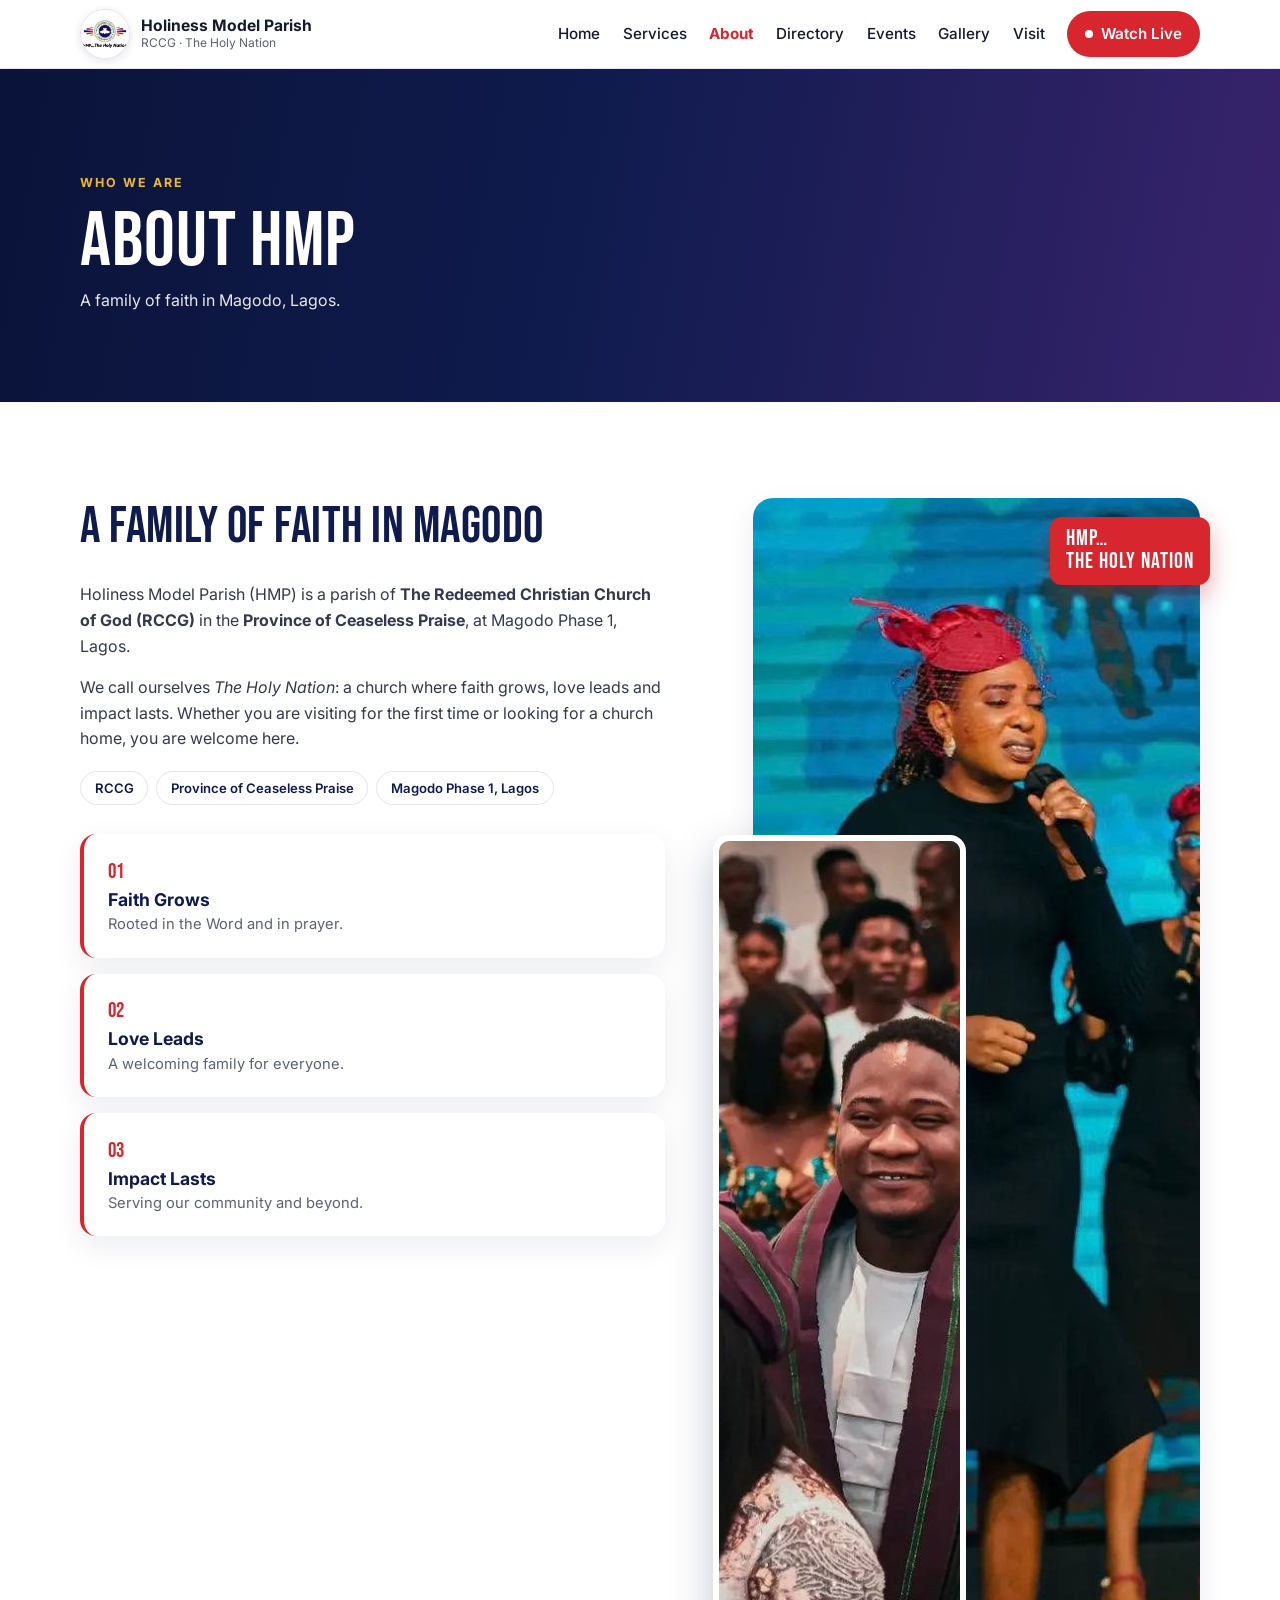
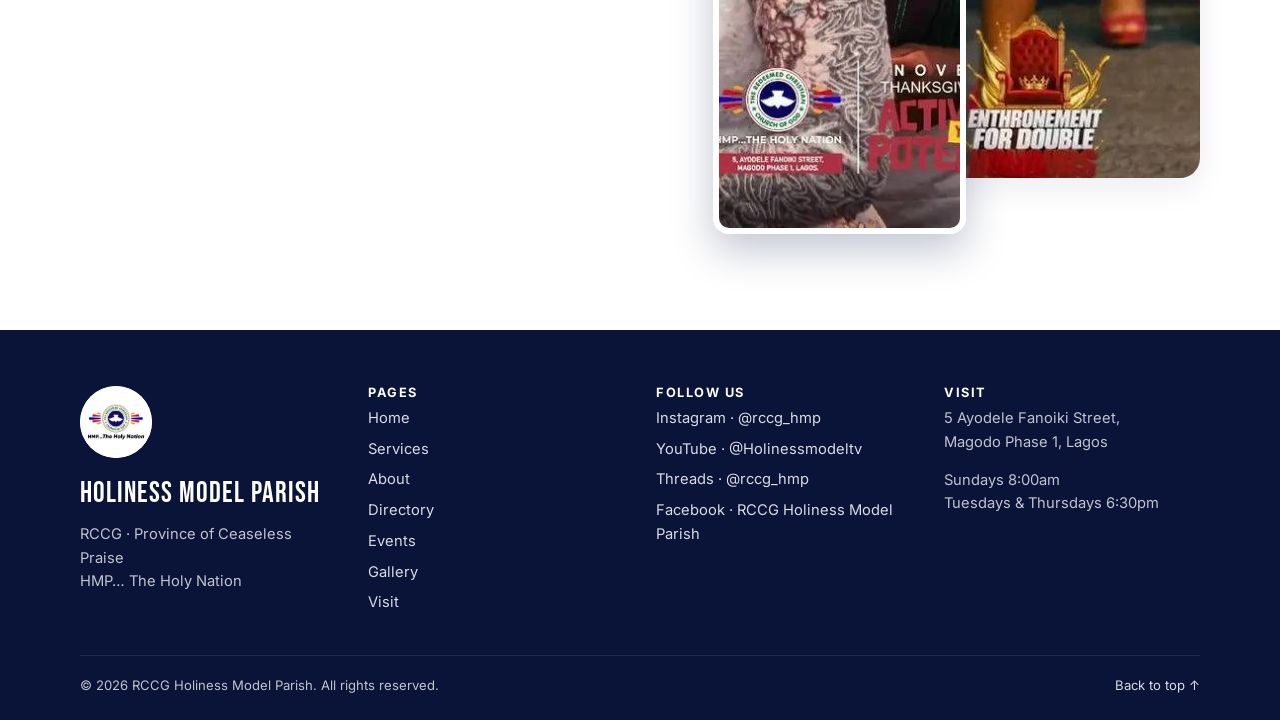
==== about.html @ 5a707adf "RCCG Holiness Model Parish website Multi-page static site: home, services, about, information direct" ====
<!doctype html>
<html lang="en">
<head>
  <meta charset="utf-8" />
  <meta name="viewport" content="width=device-width, initial-scale=1" />
  <title>About Us | RCCG Holiness Model Parish</title>
  <meta name="description" content="Holiness Model Parish (HMP) is a parish of The Redeemed Christian Church of God, Province of Ceaseless Praise, in Magodo Phase 1, Lagos." />
  <meta property="og:title" content="About Us | RCCG Holiness Model Parish" />
  <meta property="og:description" content="Holiness Model Parish (HMP) is a parish of The Redeemed Christian Church of God, Province of Ceaseless Praise, in Magodo Phase 1, Lagos." />
  <meta property="og:image" content="assets/logo.png" />
  <meta property="og:type" content="website" />
  <meta name="theme-color" content="#0f1b4d" />
  <link rel="icon" type="image/png" href="assets/logo.png" />
  <link rel="apple-touch-icon" href="assets/logo.png" />
  <link rel="preconnect" href="https://fonts.googleapis.com" />
  <link rel="preconnect" href="https://fonts.gstatic.com" crossorigin />
  <link href="https://fonts.googleapis.com/css2?family=Bebas+Neue&amp;family=Inter:wght@400;500;600;700&amp;display=swap" rel="stylesheet" />
  <link rel="stylesheet" href="css/styles.css" />
</head>
<body>

  <!-- ===== Header (same on every page) ===== -->
  <header class="site-header" id="top">
    <div class="container nav-wrap">
      <a href="index.html" class="brand" aria-label="Holiness Model Parish home">
        <span class="brand-logo"><img src="assets/logo.png" alt="RCCG Holiness Model Parish logo" /></span>
        <span class="brand-text">
          <strong>Holiness Model Parish</strong>
          <small>RCCG · The Holy Nation</small>
        </span>
      </a>
      <button class="nav-toggle" aria-label="Open menu" aria-expanded="false" aria-controls="nav">
        <span></span><span></span><span></span>
      </button>
      <nav class="nav" id="nav">
        <a href="index.html">Home</a>
        <a href="services.html">Services</a>
        <a href="about.html" class="active" aria-current="page">About</a>
        <a href="directory.html">Directory</a>
        <a href="events.html">Events</a>
        <a href="gallery.html">Gallery</a>
        <a href="visit.html">Visit</a>
        <a href="https://www.youtube.com/@Holinessmodeltv/live" target="_blank" rel="noopener" class="btn btn-live"><span class="dot"></span>Watch Live</a>
      </nav>
    </div>
  </header>

  <main>
    <section class="page-hero has-photo" style="--photo: url('assets/photos/prayer.jpg')">
      <div class="hero-bg" aria-hidden="true"></div>
      <div class="container page-hero-inner">
        <p class="eyebrow">Who we are</p>
        <h1>About HMP</h1>
        <p>A family of faith in Magodo, Lagos.</p>
      </div>
    </section>

    <section class="section">
      <div class="container about-grid">
        <div>
          <h2>A family of faith in Magodo</h2>
          <p>Holiness Model Parish (HMP) is a parish of <strong>The Redeemed Christian Church of God (RCCG)</strong> in the <strong>Province of Ceaseless Praise</strong>, at Magodo Phase 1, Lagos.</p>
          <p>We call ourselves <em>The Holy Nation</em>: a church where faith grows, love leads and impact lasts. Whether you are visiting for the first time or looking for a church home, you are welcome here.</p>
          <div class="pill-row">
            <span class="pill">RCCG</span>
            <span class="pill">Province of Ceaseless Praise</span>
            <span class="pill">Magodo Phase 1, Lagos</span>
          </div>
          <div class="values">
            <div class="value"><span>01</span><h3>Faith Grows</h3><p>Rooted in the Word and in prayer.</p></div>
            <div class="value"><span>02</span><h3>Love Leads</h3><p>A welcoming family for everyone.</p></div>
            <div class="value"><span>03</span><h3>Impact Lasts</h3><p>Serving our community and beyond.</p></div>
          </div>
        </div>
        <div class="about-photos">
          <img class="ap-main" src="assets/photos/praise-worship.jpg" alt="Praise and worship at Holiness Model Parish" width="1235" height="1280" loading="lazy" />
          <img class="ap-small" src="assets/photos/congregation.jpg" alt="Members of the Holy Nation family" width="1178" height="999" loading="lazy" />
          <span class="ap-badge">HMP…<br />The Holy Nation</span>
        </div>
      </div>
    </section>
  </main>

  <!-- ===== Footer (same on every page) ===== -->
  <footer class="site-footer">
    <div class="container footer-grid">
      <div>
        <img class="footer-logo" src="assets/logo.png" alt="" />
        <strong class="footer-brand">Holiness Model Parish</strong>
        <p>RCCG · Province of Ceaseless Praise<br />HMP… The Holy Nation</p>
      </div>
      <div>
        <h4>Pages</h4>
        <ul class="socials">
          <li><a href="index.html">Home</a></li><li><a href="services.html">Services</a></li><li><a href="about.html">About</a></li><li><a href="directory.html">Directory</a></li><li><a href="events.html">Events</a></li><li><a href="gallery.html">Gallery</a></li><li><a href="visit.html">Visit</a></li>
        </ul>
      </div>
      <div>
        <h4>Follow us</h4>
        <ul class="socials">
          <li><a href="https://www.instagram.com/rccg_hmp" target="_blank" rel="noopener">Instagram · @rccg_hmp</a></li>
          <li><a href="https://www.youtube.com/@Holinessmodeltv" target="_blank" rel="noopener">YouTube · @Holinessmodeltv</a></li>
          <li><a href="https://www.threads.net/@rccg_hmp" target="_blank" rel="noopener">Threads · @rccg_hmp</a></li>
          <li><a href="https://www.facebook.com/search/top?q=RCCG%20Holiness%20Model%20Parish" target="_blank" rel="noopener">Facebook · RCCG Holiness Model Parish</a></li>
        </ul>
      </div>
      <div>
        <h4>Visit</h4>
        <p>5 Ayodele Fanoiki Street,<br />Magodo Phase 1, Lagos</p>
        <p>Sundays 8:00am<br />Tuesdays &amp; Thursdays 6:30pm</p>
      </div>
    </div>
    <div class="container footer-bottom">
      <span>© <span id="year">2026</span> RCCG Holiness Model Parish. All rights reserved.</span>
      <a href="#top">Back to top ↑</a>
    </div>
  </footer>

  <script src="js/main.js"></script>
</body>
</html>
---- css/styles.css ----
/* ===== Tokens ===== */
:root {
  --navy: #0f1b4d;
  --navy-2: #172a6e;
  --red: #d7262e;
  --purple: #5b2a86;
  --gold: #f2b632;
  --ink: #141a2e;
  --muted: #5b6275;
  --bg: #ffffff;
  --bg-alt: #f4f5fa;
  --line: #e3e6ef;
  --radius: 16px;
  --shadow: 0 10px 30px rgba(15, 27, 77, 0.08);
  --display: "Bebas Neue", "Oswald", Impact, sans-serif;
  --body: "Inter", system-ui, -apple-system, "Segoe UI", sans-serif;
}

* { box-sizing: border-box; }
html { scroll-behavior: smooth; scroll-padding-top: 80px; }
body {
  margin: 0;
  font-family: var(--body);
  color: var(--ink);
  background: var(--bg);
  line-height: 1.6;
  -webkit-font-smoothing: antialiased;
}
img { max-width: 100%; display: block; }
a { color: var(--navy-2); }
h1, h2, h3, h4 { line-height: 1.15; margin: 0 0 .5em; }
h2 { font-family: var(--display); font-weight: 400; font-size: clamp(2.2rem, 5vw, 3.2rem); letter-spacing: .5px; color: var(--navy); }
h3 { font-size: 1.1rem; }
p { margin: 0 0 1em; }

.container { width: min(1120px, 100% - 32px); margin-inline: auto; }

/* ===== Buttons ===== */
.btn {
  display: inline-flex; align-items: center; gap: .5rem;
  padding: .8rem 1.4rem; border-radius: 999px;
  font-weight: 600; font-size: .95rem; text-decoration: none;
  border: 2px solid transparent; transition: transform .15s, background .2s, color .2s;
}
.btn:hover { transform: translateY(-1px); }
.btn-primary { background: var(--red); color: #fff; }
.btn-primary:hover { background: #b81e25; }
.btn-ghost { border-color: rgba(255,255,255,.7); color: #fff; }
.btn-ghost:hover { background: #fff; color: var(--navy); }
.btn-live { background: var(--red); color: #fff !important; padding: .55rem 1rem; }
.dot { width: 8px; height: 8px; border-radius: 50%; background: #fff; animation: pulse 1.4s infinite; }
@keyframes pulse { 50% { opacity: .3; } }

/* ===== Header ===== */
.site-header {
  position: sticky; top: 0; z-index: 50;
  background: rgba(255,255,255,.95); backdrop-filter: blur(8px);
  border-bottom: 1px solid var(--line);
}
.nav-wrap { display: flex; align-items: center; justify-content: space-between; height: 68px; }
.brand { display: flex; align-items: center; gap: .7rem; text-decoration: none; color: var(--ink); }
.brand-logo {
  width: 50px; height: 50px; border-radius: 50%; flex-shrink: 0;
  background: #fff; border: 1px solid var(--line); overflow: hidden;
  box-shadow: 0 2px 8px rgba(15, 27, 77, 0.12);
}
.brand-logo img { width: 100%; height: 100%; object-fit: cover; transform: scale(1.18); }
.brand-text { display: flex; flex-direction: column; line-height: 1.2; }
.brand-text strong { font-size: .98rem; }
.brand-text small { color: var(--muted); font-size: .75rem; }

.nav { display: flex; align-items: center; gap: 1.4rem; }
.nav a:not(.btn) { text-decoration: none; color: var(--ink); font-weight: 500; font-size: .95rem; }
.nav a:not(.btn):hover, .nav a.active { color: var(--red); }
.nav a.active { font-weight: 700; }

.nav-toggle { display: none; background: none; border: 0; padding: 8px; cursor: pointer; }
.nav-toggle span { display: block; width: 24px; height: 2px; background: var(--ink); margin: 5px 0; transition: .2s; }

@media (max-width: 1100px) {
  .nav-toggle { display: block; }
  .nav {
    position: absolute; top: 68px; left: 0; right: 0;
    flex-direction: column; align-items: stretch; gap: 0;
    background: #fff; border-bottom: 1px solid var(--line);
    padding: .5rem 16px 1rem; display: none;
  }
  .nav.open { display: flex; }
  .nav a:not(.btn) { padding: .8rem 0; border-bottom: 1px solid var(--line); }
  .nav .btn-live { margin-top: .8rem; justify-content: center; }
  .nav-toggle[aria-expanded="true"] span:nth-child(1) { transform: translateY(7px) rotate(45deg); }
  .nav-toggle[aria-expanded="true"] span:nth-child(2) { opacity: 0; }
  .nav-toggle[aria-expanded="true"] span:nth-child(3) { transform: translateY(-7px) rotate(-45deg); }
}

/* ===== Hero ===== */
.hero { position: relative; color: #fff; overflow: hidden; background: var(--navy); }
.hero-bg {
  position: absolute; inset: 0;
  background:
    radial-gradient(60% 80% at 15% 20%, rgba(215,38,46,.55), transparent 60%),
    radial-gradient(50% 70% at 85% 30%, rgba(242,182,50,.35), transparent 60%),
    radial-gradient(70% 90% at 70% 100%, rgba(91,42,134,.75), transparent 60%),
    linear-gradient(135deg, #0f1b4d, #0a1338);
}
.hero-bg::after {
  content: ""; position: absolute; inset: 0;
  background-image: linear-gradient(rgba(255,255,255,.04) 1px, transparent 1px), linear-gradient(90deg, rgba(255,255,255,.04) 1px, transparent 1px);
  background-size: 40px 40px;
}
.hero-inner {
  position: relative; padding: clamp(4rem, 12vw, 8rem) 0 clamp(3rem, 8vw, 5rem);
  display: grid; grid-template-columns: 1.4fr 1fr; gap: 2.5rem; align-items: center;
}
.hero-logo {
  justify-self: center; width: min(340px, 100%); aspect-ratio: 1; border-radius: 50%;
  background: #fff; overflow: hidden; box-shadow: 0 20px 60px rgba(0, 0, 0, 0.35);
  border: 6px solid rgba(255, 255, 255, 0.25);
}
.hero-logo img { width: 100%; height: 100%; object-fit: cover; }
@media (max-width: 860px) {
  .hero-inner { grid-template-columns: 1fr; }
  .hero-logo { order: -1; justify-self: start; width: 120px; border-width: 4px; }
}

/* Inner-page banner */
.page-hero { position: relative; color: #fff; overflow: hidden; background: var(--navy); }
.page-hero-inner { position: relative; padding: clamp(3rem, 8vw, 5rem) 0 clamp(2.5rem, 6vw, 4rem); }
.page-hero h1 { font-family: var(--display); font-weight: 400; font-size: clamp(2.8rem, 8vw, 4.8rem); line-height: .95; letter-spacing: 1px; margin-bottom: .6rem; }
.page-hero p:last-child { max-width: 52ch; opacity: .9; margin: 0; }
.page-hero a { color: #fff; }

/* Home quick links */
.quick-grid { display: grid; gap: 1rem; grid-template-columns: repeat(auto-fit, minmax(250px, 1fr)); }
.quick-card {
  display: flex; flex-direction: column; gap: .35rem; text-decoration: none; color: var(--ink);
  background: #fff; border: 1px solid var(--line); border-radius: var(--radius); padding: 1.5rem;
  box-shadow: var(--shadow); transition: transform .15s, border-color .15s;
}
.quick-card:hover { transform: translateY(-3px); border-color: var(--red); }
.q-label { font-size: .72rem; font-weight: 700; text-transform: uppercase; letter-spacing: 1.5px; color: var(--red); }
.quick-card h3 { color: var(--navy); margin: 0; }
.quick-card p { color: var(--muted); font-size: .92rem; margin: 0; }
.q-more { margin-top: auto; padding-top: .6rem; font-weight: 600; font-size: .9rem; color: var(--navy-2); }
.eyebrow { text-transform: uppercase; letter-spacing: 2px; font-size: .78rem; font-weight: 700; color: var(--gold); margin-bottom: .8rem; }
.eyebrow.dark { color: var(--red); }
.hero h1 {
  font-family: var(--display); font-weight: 400;
  font-size: clamp(3.4rem, 13vw, 7.5rem); line-height: .92; letter-spacing: 1px; margin-bottom: 1rem;
}
.hero-tag { font-size: clamp(1.05rem, 2.5vw, 1.35rem); max-width: 34ch; opacity: .92; font-style: italic; }
.hero-actions { display: flex; flex-wrap: wrap; gap: .8rem; margin: 1.8rem 0 2.4rem; }

.next-service {
  display: inline-flex; flex-wrap: wrap; align-items: center; gap: .4rem 1rem;
  background: rgba(255,255,255,.1); border: 1px solid rgba(255,255,255,.2);
  padding: .8rem 1.2rem; border-radius: 12px; backdrop-filter: blur(6px);
}
.ns-label { font-size: .72rem; text-transform: uppercase; letter-spacing: 1.5px; color: var(--gold); font-weight: 700; }
.ns-name { font-weight: 600; }
.ns-time { opacity: .85; font-variant-numeric: tabular-nums; }

/* ===== Sections ===== */
.section { padding: clamp(3.5rem, 8vw, 6rem) 0; }
.section.alt { background: var(--bg-alt); }
.section-head { max-width: 640px; margin-bottom: 2.4rem; }
.section-head p { color: var(--muted); }
.note { color: var(--muted); font-size: .9rem; margin-top: 1.5rem; }

/* Services */
.service-grid { display: grid; gap: 1.2rem; grid-template-columns: repeat(auto-fit, minmax(240px, 1fr)); }
.service-card {
  background: #fff; border: 1px solid var(--line); border-radius: var(--radius);
  padding: 1.8rem; box-shadow: var(--shadow);
}
.service-card .day { display: block; text-transform: uppercase; letter-spacing: 2px; font-size: .78rem; font-weight: 700; color: var(--red); }
.service-card .time { display: block; font-family: var(--display); font-size: 3.4rem; line-height: 1; color: var(--navy); margin: .3rem 0 .8rem; }
.service-card .time small { font-size: 1.4rem; margin-left: 4px; }
.service-card p { color: var(--muted); margin: 0; font-size: .95rem; }
.service-card.featured { background: var(--navy); color: #fff; border-color: var(--navy); }
.service-card.featured .day { color: var(--gold); }
.service-card.featured .time { color: #fff; }
.service-card.featured p { color: rgba(255,255,255,.8); }

/* About */
.about-grid { display: grid; gap: 3rem; grid-template-columns: 1.2fr 1fr; align-items: center; }
.about-grid > div > p { color: #333a4d; }
.pill-row { display: flex; flex-wrap: wrap; gap: .5rem; margin-top: 1.2rem; }
.pill { background: #fff; border: 1px solid var(--line); padding: .35rem .85rem; border-radius: 999px; font-size: .82rem; font-weight: 600; color: var(--navy); }
.values { display: grid; gap: 1rem; }
.value { background: #fff; border-radius: var(--radius); padding: 1.3rem 1.5rem; border-left: 4px solid var(--red); box-shadow: var(--shadow); }
.value span { font-family: var(--display); color: var(--red); font-size: 1.3rem; }
.value h3 { margin: .1rem 0 .2rem; color: var(--navy); }
.value p { margin: 0; color: var(--muted); font-size: .92rem; }
@media (max-width: 860px) { .about-grid { grid-template-columns: 1fr; } }

/* Directory */
.dir-controls { display: flex; flex-wrap: wrap; gap: 1rem; align-items: center; margin-bottom: 1.8rem; }
#dirSearch {
  flex: 1 1 280px; padding: .85rem 1.1rem; font: inherit;
  border: 1.5px solid var(--line); border-radius: 12px; background: #fff;
}
#dirSearch:focus { outline: none; border-color: var(--navy-2); box-shadow: 0 0 0 3px rgba(23,42,110,.12); }
.dir-filters { display: flex; flex-wrap: wrap; gap: .5rem; }
.chip {
  font: inherit; font-size: .88rem; font-weight: 600; cursor: pointer;
  padding: .55rem 1rem; border-radius: 999px; border: 1.5px solid var(--line);
  background: #fff; color: var(--ink);
}
.chip.active { background: var(--navy); border-color: var(--navy); color: #fff; }
.dir-grid { display: grid; gap: 1rem; grid-template-columns: repeat(auto-fill, minmax(260px, 1fr)); }
.dir-card {
  background: #fff; border: 1px solid var(--line); border-radius: var(--radius);
  padding: 1.4rem; display: flex; flex-direction: column; gap: .4rem;
}
.dir-card .tag { align-self: flex-start; font-size: .7rem; font-weight: 700; text-transform: uppercase; letter-spacing: 1px; padding: .2rem .6rem; border-radius: 6px; }
.tag.programme { background: #fdecec; color: var(--red); }
.tag.unit { background: #efe8f7; color: var(--purple); }
.tag.contact { background: #e8edfb; color: var(--navy-2); }
.dir-card h3 { margin: .3rem 0 0; color: var(--navy); }
.dir-card .when { font-weight: 600; font-size: .88rem; color: var(--ink); }
.dir-card p { color: var(--muted); font-size: .92rem; margin: 0; }
.dir-card a { font-weight: 600; font-size: .9rem; margin-top: auto; padding-top: .4rem; }
.dir-card .tbc { font-size: .78rem; color: #9a6b00; background: #fff6df; padding: .15rem .5rem; border-radius: 6px; align-self: flex-start; }
.dir-empty { color: var(--muted); text-align: center; padding: 2rem 0; }

/* Events */
.event-grid { display: grid; gap: 1rem; grid-template-columns: repeat(auto-fit, minmax(300px, 1fr)); }
.event-card { display: flex; gap: 1.2rem; background: #fff; border-radius: var(--radius); padding: 1.4rem; box-shadow: var(--shadow); }
.event-date {
  flex-shrink: 0; width: 72px; height: 76px; border-radius: 12px;
  background: var(--red); color: #fff; display: flex; flex-direction: column; align-items: center; justify-content: center;
}
.event-date strong { font-family: var(--display); font-size: 2.2rem; line-height: 1; font-weight: 400; }
.event-date span { font-size: .7rem; text-transform: uppercase; letter-spacing: 1px; }
.event-type { font-size: .78rem; font-weight: 700; color: var(--purple); text-transform: uppercase; letter-spacing: 1px; margin-bottom: .3rem; }
.event-card h3 { color: var(--navy); margin-bottom: .3rem; }
.event-card p:last-child { color: var(--muted); font-size: .92rem; margin: 0; }

/* Watch */
.watch { background: linear-gradient(120deg, var(--purple), var(--navy)); color: #fff; }
.watch h2 { color: #fff; }
.watch p { opacity: .88; max-width: 52ch; }
.watch-inner { display: flex; flex-wrap: wrap; gap: 2rem; align-items: center; justify-content: space-between; }
.watch-actions { display: flex; flex-wrap: wrap; gap: .8rem; }

/* Visit */
.visit-grid { display: grid; gap: 2.5rem; grid-template-columns: 1fr 1.3fr; align-items: center; }
address { font-style: normal; font-size: 1.05rem; margin-bottom: 1.2rem; }
.visit-list { list-style: none; padding: 0; margin: 0 0 1.6rem; }
.visit-list li { padding: .5rem 0; border-bottom: 1px solid var(--line); display: flex; justify-content: space-between; max-width: 280px; font-weight: 600; }
.visit-list span { color: var(--muted); font-weight: 500; }
.map { border-radius: var(--radius); overflow: hidden; box-shadow: var(--shadow); aspect-ratio: 4 / 3; background: var(--bg-alt); }
.map iframe { width: 100%; height: 100%; border: 0; }
@media (max-width: 860px) { .visit-grid { grid-template-columns: 1fr; } }

/* Footer */
.site-footer { background: #0a1338; color: rgba(255,255,255,.75); padding: 3.5rem 0 1.5rem; font-size: .92rem; }
.site-footer a { color: rgba(255,255,255,.85); text-decoration: none; }
.site-footer a:hover { color: var(--gold); }
.footer-grid { display: grid; gap: 2rem; grid-template-columns: repeat(auto-fit, minmax(220px, 1fr)); }
.footer-logo { width: 72px; height: 72px; border-radius: 50%; background: #fff; object-fit: cover; margin-bottom: .8rem; }
.footer-brand { font-family: var(--display); font-size: 1.8rem; font-weight: 400; color: #fff; letter-spacing: 1px; display: block; margin-bottom: .4rem; }
.site-footer h4 { color: #fff; font-size: .8rem; text-transform: uppercase; letter-spacing: 1.5px; }
.socials { list-style: none; padding: 0; margin: 0; display: grid; gap: .45rem; }
.footer-bottom { display: flex; flex-wrap: wrap; gap: 1rem; justify-content: space-between; border-top: 1px solid rgba(255,255,255,.1); margin-top: 2.5rem; padding-top: 1.2rem; font-size: .82rem; }

/* =========================================================
   Photos
   ========================================================= */

/* Photo backgrounds on banners (hero, page banners, watch band) */
.has-photo .hero-bg {
  background:
    linear-gradient(100deg, rgba(10, 19, 56, 0.94) 0%, rgba(15, 27, 77, 0.82) 45%, rgba(91, 42, 134, 0.55) 100%),
    var(--photo) center 30% / cover no-repeat;
}
.has-photo .hero-bg::after { display: none; }
.page-hero.has-photo .page-hero-inner { padding-top: clamp(4rem, 10vw, 6.5rem); padding-bottom: clamp(3.5rem, 8vw, 5.5rem); }
.watch.has-photo {
  position: relative;
  background:
    linear-gradient(110deg, rgba(91, 42, 134, 0.92), rgba(15, 27, 77, 0.88)),
    var(--photo) center 25% / cover no-repeat;
}

.btn-outline { border-color: var(--navy); color: var(--navy); }
.btn-outline:hover { background: var(--navy); color: #fff; }
.section-head.split { max-width: none; display: flex; flex-wrap: wrap; gap: 1rem; align-items: flex-end; justify-content: space-between; }
.section-head.split h2 { margin: 0; }

/* Home mosaic */
.mosaic {
  display: grid; gap: 12px;
  grid-template-columns: repeat(4, 1fr);
  grid-auto-rows: 210px;
}
.mosaic-item {
  position: relative; overflow: hidden; border-radius: 14px; display: block; background: var(--line);
}
.mosaic-item:first-child { grid-column: span 2; grid-row: span 2; }
.mosaic-item img { width: 100%; height: 100%; object-fit: cover; object-position: center 25%; transition: transform .5s ease; }
.mosaic-item::after {
  content: ""; position: absolute; inset: 0;
  background: linear-gradient(to top, rgba(10, 19, 56, 0.75), transparent 55%);
  opacity: .85; transition: opacity .3s;
}
.mosaic-cap {
  position: absolute; left: 14px; right: 14px; bottom: 12px; z-index: 1;
  color: #fff; font-weight: 600; font-size: .92rem; text-shadow: 0 1px 4px rgba(0, 0, 0, .4);
}
.mosaic-item:hover img { transform: scale(1.05); }
@media (max-width: 760px) {
  .mosaic { grid-template-columns: 1fr 1fr; grid-auto-rows: 160px; }
  .mosaic-item:last-child { grid-column: span 2; }
}

/* About photos */
.about-grid { align-items: start; }
.about-grid .values { margin-top: 1.8rem; }
.about-photos { position: relative; padding: 0 0 3.5rem 2.5rem; }
.ap-main { width: 100%; aspect-ratio: 4 / 5; object-fit: cover; border-radius: 20px; box-shadow: var(--shadow); }
.ap-small {
  position: absolute; left: 0; bottom: 0; width: 52%; aspect-ratio: 1; object-fit: cover;
  border-radius: 16px; border: 6px solid #fff; box-shadow: 0 16px 40px rgba(15, 27, 77, 0.25);
}
.ap-badge {
  position: absolute; top: 1.2rem; right: -0.6rem; background: var(--red); color: #fff;
  font-family: var(--display); font-size: 1.35rem; line-height: 1.05; letter-spacing: 1px;
  padding: .7rem 1rem; border-radius: 12px; box-shadow: 0 10px 24px rgba(215, 38, 46, 0.35);
}
@media (max-width: 860px) { .about-photos { max-width: 480px; margin: 0 auto; } .ap-badge { right: 0; } }

/* Gallery page */
.g-filters { margin-bottom: 1.6rem; }
.gallery { columns: 3 280px; column-gap: 16px; }
.g-item {
  break-inside: avoid; margin: 0 0 16px; background: #fff; border-radius: var(--radius);
  overflow: hidden; box-shadow: var(--shadow); border: 1px solid var(--line);
}
.g-item[hidden] { display: none; }
.g-open { display: block; width: 100%; padding: 0; border: 0; background: none; cursor: zoom-in; overflow: hidden; }
.g-open img { width: 100%; height: auto; transition: transform .5s ease; }
.g-open:hover img { transform: scale(1.04); }
.g-item figcaption { padding: .9rem 1.1rem 1rem; display: flex; flex-direction: column; gap: .15rem; }
.g-item figcaption strong { color: var(--navy); font-size: .98rem; }
.g-item figcaption span { color: var(--red); font-size: .74rem; font-weight: 700; text-transform: uppercase; letter-spacing: 1px; }

/* Lightbox */
.lightbox {
  position: fixed; inset: 0; z-index: 100; background: rgba(6, 10, 30, 0.94);
  display: flex; align-items: center; justify-content: center; padding: 16px;
}
.lightbox[hidden] { display: none; }
.lb-figure { margin: 0; max-width: min(1100px, 100%); text-align: center; }
.lb-figure img { max-width: 100%; max-height: 80vh; margin: 0 auto; border-radius: 10px; box-shadow: 0 20px 60px rgba(0, 0, 0, .5); }
.lb-figure figcaption { color: #fff; margin-top: .9rem; display: flex; flex-direction: column; gap: .2rem; }
.lb-figure figcaption span { color: var(--gold); font-size: .78rem; font-weight: 700; text-transform: uppercase; letter-spacing: 1px; }
.lb-btn {
  position: absolute; background: rgba(255, 255, 255, 0.12); color: #fff; border: 0; cursor: pointer;
  width: 48px; height: 48px; border-radius: 50%; font-size: 2rem; line-height: 1; display: grid; place-items: center;
}
.lb-btn:hover { background: rgba(255, 255, 255, 0.25); }
.lb-close { top: 16px; right: 16px; }
.lb-prev { left: 16px; top: 50%; transform: translateY(-50%); }
.lb-next { right: 16px; top: 50%; transform: translateY(-50%); }
@media (max-width: 600px) { .lb-prev, .lb-next { top: auto; bottom: 16px; transform: none; } }
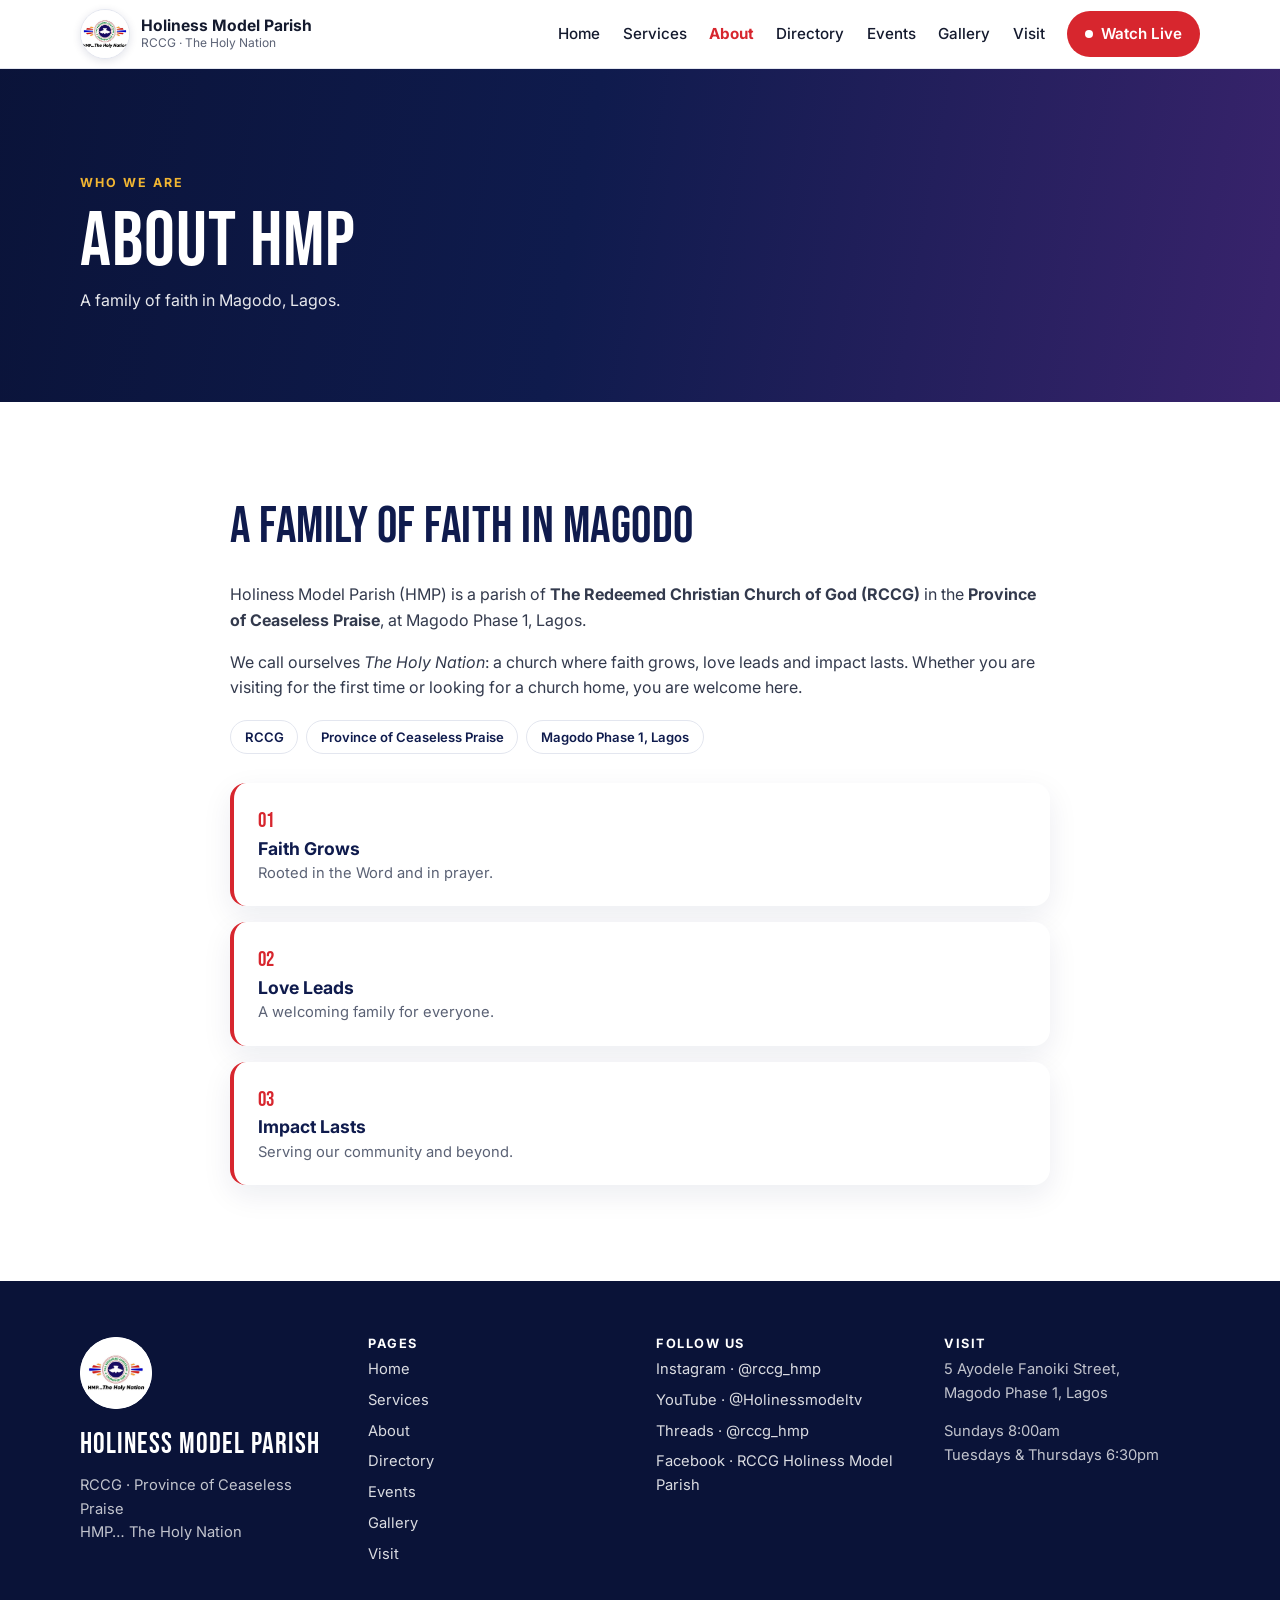
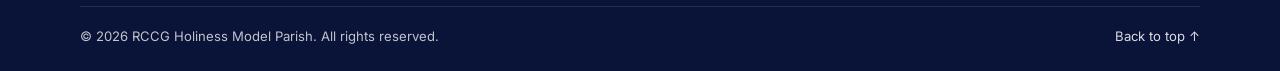
==== commit 7e0e95f0: "Remove About photos; describe Digging Deep and Faith Clinic midweek services Co-Authored-By: Claude " ====
--- a/about.html
+++ b/about.html
@@ -56,7 +56,7 @@
     </section>
 
     <section class="section">
-      <div class="container about-grid">
+      <div class="container about-grid about-solo">
         <div>
           <h2>A family of faith in Magodo</h2>
           <p>Holiness Model Parish (HMP) is a parish of <strong>The Redeemed Christian Church of God (RCCG)</strong> in the <strong>Province of Ceaseless Praise</strong>, at Magodo Phase 1, Lagos.</p>
@@ -71,11 +71,6 @@
             <div class="value"><span>02</span><h3>Love Leads</h3><p>A welcoming family for everyone.</p></div>
             <div class="value"><span>03</span><h3>Impact Lasts</h3><p>Serving our community and beyond.</p></div>
           </div>
-        </div>
-        <div class="about-photos">
-          <img class="ap-main" src="assets/photos/praise-worship.jpg" alt="Praise and worship at Holiness Model Parish" width="1235" height="1280" loading="lazy" />
-          <img class="ap-small" src="assets/photos/congregation.jpg" alt="Members of the Holy Nation family" width="1178" height="999" loading="lazy" />
-          <span class="ap-badge">HMP…<br />The Holy Nation</span>
         </div>
       </div>
     </section>
--- a/css/styles.css
+++ b/css/styles.css
@@ -365,3 +365,6 @@
 .lb-prev { left: 16px; top: 50%; transform: translateY(-50%); }
 .lb-next { right: 16px; top: 50%; transform: translateY(-50%); }
 @media (max-width: 600px) { .lb-prev, .lb-next { top: auto; bottom: 16px; transform: none; } }
+
+/* About section without photos */
+.about-grid.about-solo { grid-template-columns: 1fr; max-width: 820px; }
